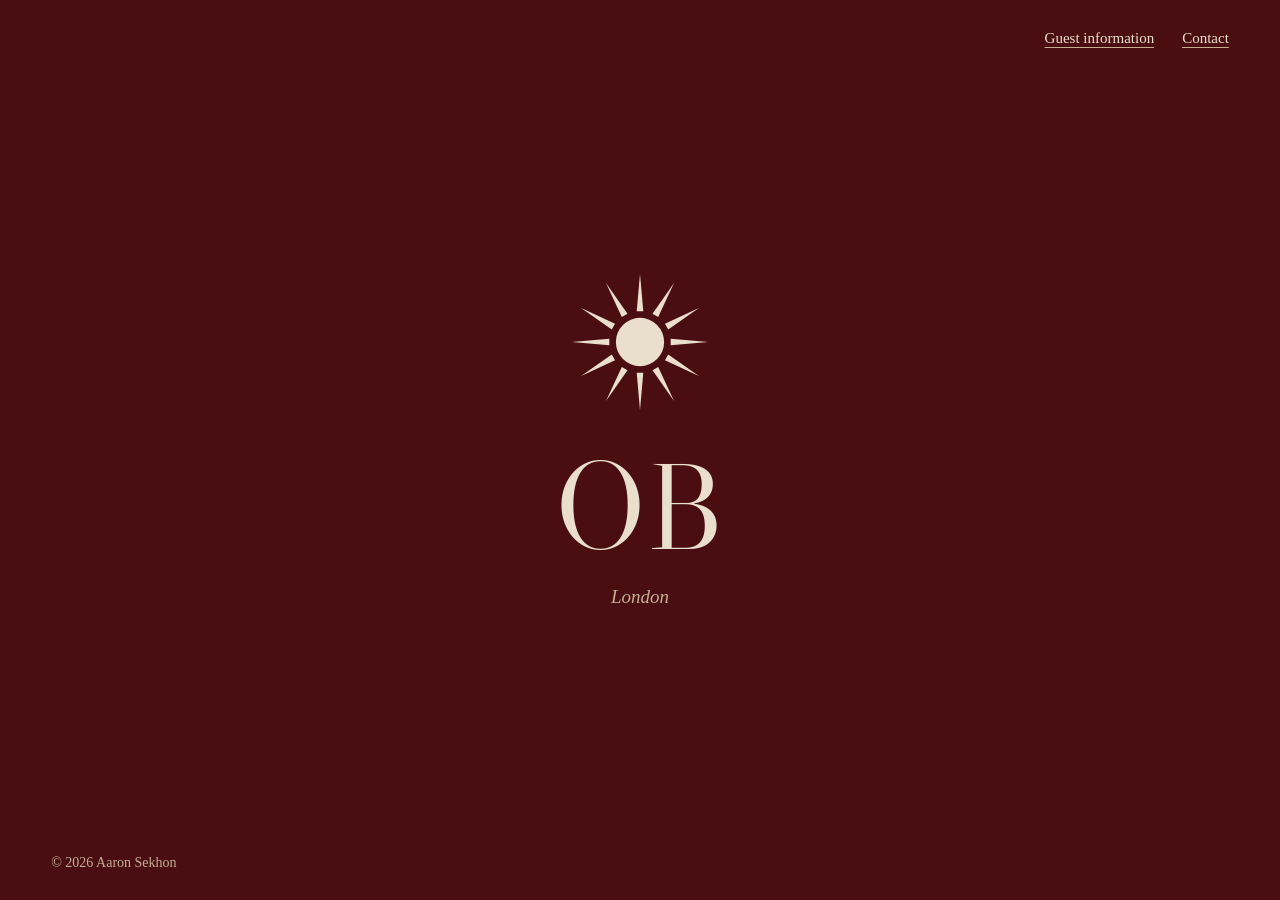
==== index.html @ 5375a65d "Add files via upload" ====
<!doctype html>
<html lang="en-GB">
<head>
<meta charset="utf-8">
<meta name="viewport" content="width=device-width, initial-scale=1">
<title>OB</title>
<meta name="description" content="OB, London.">
<meta property="og:type" content="website">
<meta property="og:url" content="https://aaronsekhon.com/">
<meta property="og:title" content="OB">
<meta property="og:description" content="London">
<meta property="og:image" content="https://aaronsekhon.com/og.png">
<meta property="og:image:width" content="1200">
<meta property="og:image:height" content="630">
<meta name="twitter:card" content="summary_large_image">
<meta name="theme-color" content="#4A0E12">
<link rel="icon" href="favicon.svg" type="image/svg+xml">
<link rel="preload" href="caslon-display.woff2" as="font" type="font/woff2" crossorigin>
<link rel="stylesheet" href="style.css?v=9">
</head>
<body>
<nav class="top">
  <a href="guests.html">Guest information</a>
  <a href="mailto:aaron@aaronsekhon.com">Contact</a>
</nav>
<main class="crest">
  <svg class="sun" viewBox="190 190 620 620" aria-hidden="true"><g fill="currentColor"><circle cx="500" cy="500" r="110"/><polygon points="485,360 515,360 500,190" transform="rotate(0 500 500)"/><polygon points="485,360 515,360 500,190" transform="rotate(30 500 500)"/><polygon points="485,360 515,360 500,190" transform="rotate(60 500 500)"/><polygon points="485,360 515,360 500,190" transform="rotate(90 500 500)"/><polygon points="485,360 515,360 500,190" transform="rotate(120 500 500)"/><polygon points="485,360 515,360 500,190" transform="rotate(150 500 500)"/><polygon points="485,360 515,360 500,190" transform="rotate(180 500 500)"/><polygon points="485,360 515,360 500,190" transform="rotate(210 500 500)"/><polygon points="485,360 515,360 500,190" transform="rotate(240 500 500)"/><polygon points="485,360 515,360 500,190" transform="rotate(270 500 500)"/><polygon points="485,360 515,360 500,190" transform="rotate(300 500 500)"/><polygon points="485,360 515,360 500,190" transform="rotate(330 500 500)"/></g></svg>
  <h1>OB</h1>
  <p>London</p>
</main>
<footer>&copy; 2026 Aaron Sekhon</footer>
</body>
</html>
---- style.css ----
@font-face { font-family:"Caslon Text"; src:url(caslon-text.woff2) format("woff2"); font-weight:400; font-style:normal; font-display:swap; }
@font-face { font-family:"Caslon Text"; src:url(caslon-text-italic.woff2) format("woff2"); font-weight:400; font-style:italic; font-display:swap; }
@font-face { font-family:"Caslon Display"; src:url(caslon-display.woff2) format("woff2"); font-weight:400; font-style:normal; font-display:swap; }
:root { --ground:#4A0E12; --paper:#EADFCC; --dim:#C4AE93; }
* { margin:0; padding:0; box-sizing:border-box; }
html { background:var(--ground); }
body { min-height:100vh; min-height:100svh; background:var(--ground); color:var(--paper);
  font-family:"Caslon Text","Libre Caslon Text",Georgia,serif; font-size:17px; line-height:1.6;
  -webkit-font-smoothing:antialiased; font-feature-settings:"kern","liga","onum";
  display:flex; flex-direction:column; }
::selection { background:var(--paper); color:var(--ground); }
a { color:var(--paper); text-decoration:underline; text-decoration-thickness:1px; text-underline-offset:4px; text-decoration-color:var(--dim); }
a:hover { text-decoration-color:var(--paper); }
a:focus-visible { outline:2px solid var(--paper); outline-offset:4px; border-radius:2px; }
.top { display:flex; justify-content:flex-end; gap:28px; padding:26px clamp(20px,4vw,56px) 0; font-size:15px; }
.top .home { margin-right:auto; text-decoration:none; display:flex; align-items:center; }
.crest { flex:1; display:flex; flex-direction:column; align-items:center; justify-content:center; text-align:center; padding:40px 20px 56px; }
.crest .sun { width:clamp(96px,11vw,136px); height:auto; color:var(--paper); }
.crest h1 { font-family:"Caslon Display","Libre Caslon Display",Georgia,serif; font-weight:400;
  font-size:clamp(76px,10vw,124px); line-height:1; letter-spacing:.02em; margin-top:34px; }
.crest p { font-style:italic; color:var(--dim); font-size:19px; margin-top:14px; }
footer { padding:0 clamp(20px,4vw,56px) 26px; font-size:14px; color:var(--dim); }
.mini { width:22px; height:22px; color:var(--paper); }
.note { width:100%; max-width:34rem; margin:0 auto; padding:clamp(48px,10vh,96px) 24px 80px; flex:1; }
.note h1 { font-family:"Caslon Display","Libre Caslon Display",Georgia,serif; font-weight:400; font-size:clamp(36px,5vw,48px); line-height:1.1; }
.note p { margin-top:1.1em; font-size:18px; line-height:1.65; }
.note h1 + p { margin-top:28px; }
@media (max-width:560px) { .top { gap:20px; font-size:14px; } .note p { font-size:17px; } }

/* guest information */
.wordmark { margin-right:auto; text-decoration:none; font-family:"Caslon Display","Libre Caslon Display",Georgia,serif; font-size:26px; line-height:1; letter-spacing:.03em; }
.guest { flex:1; width:100%; max-width:44rem; margin:0 auto; padding:clamp(48px,9vh,96px) 24px 96px; color:#E6DACA; }
.guest-head { text-align:center; margin-bottom:64px; }
.guest-head .sun { width:60px; height:60px; color:var(--paper); }
.guest-head h1 { font-family:"Caslon Display","Libre Caslon Display",Georgia,serif; font-weight:400; color:var(--paper);
  font-size:clamp(46px,6vw,64px); line-height:1.05; margin-top:28px; }
.guest-head p { font-style:italic; color:var(--dim); margin-top:16px; font-size:19px; }
.guest section { border-top:1px solid rgba(234,223,204,.28); padding:44px 0 48px; }
.guest section:last-child { border-bottom:1px solid rgba(234,223,204,.28); }
.guest h2 { font-family:"Caslon Text","Libre Caslon Text",Georgia,serif; font-weight:400; color:var(--paper);
  font-size:25px; line-height:1.25; letter-spacing:.005em; margin-bottom:18px; }
.guest p { font-size:19px; line-height:1.75; }
.guest p + p { margin-top:14px; }
dl.times { display:grid; grid-template-columns:9rem 1fr; margin:28px 0 0; font-size:19px; }
dl.times dt, dl.times dd { padding:14px 0; border-bottom:1px solid rgba(234,223,204,.16); }
dl.times dt { color:var(--dim); }
dl.times dt:first-of-type, dl.times dt:first-of-type + dd { border-top:1px solid rgba(234,223,204,.16); }
.dress { display:grid; grid-template-columns:1fr 1fr; column-gap:44px; margin-top:36px; }
.dress span { font-size:19px; line-height:1.5; padding:14px 0; border-bottom:1px solid rgba(234,223,204,.16); }
.dress span.h { color:var(--dim); font-size:17px; padding:0 0 12px; }
.dress + p { margin-top:32px; }
@media (max-width:560px) {
  .guest section { padding:36px 0 40px; }
  .guest h2 { font-size:23px; }
  .guest p, dl.times, .dress span { font-size:18px; }
  dl.times { grid-template-columns:7rem 1fr; }
  .dress { column-gap:24px; }
  .guest-head { margin-bottom:44px; }
}
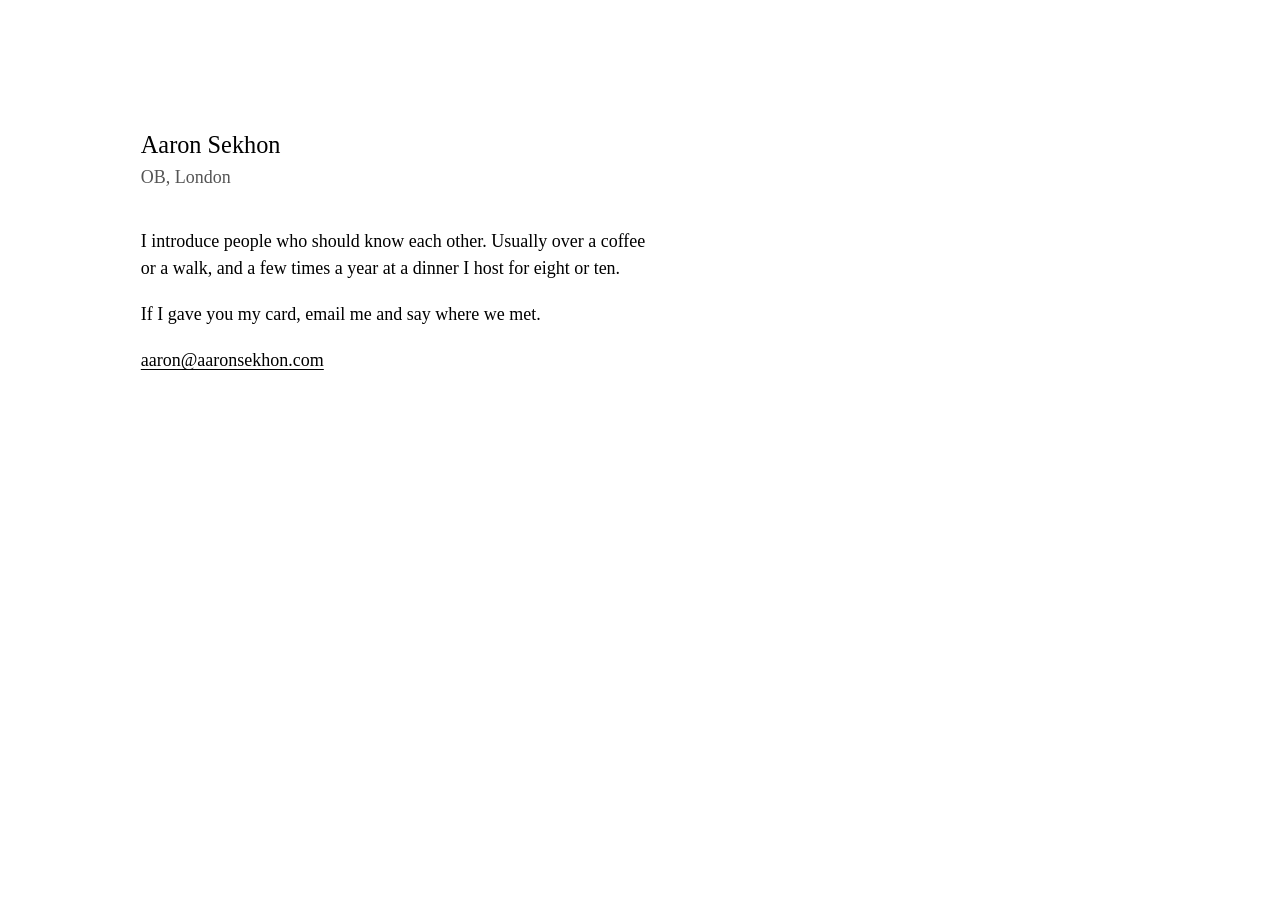
==== commit 4ac70461: "Add files via upload" ====
--- a/index.html
+++ b/index.html
@@ -3,31 +3,30 @@
 <head>
 <meta charset="utf-8">
 <meta name="viewport" content="width=device-width, initial-scale=1">
-<title>OB</title>
-<meta name="description" content="OB, London.">
-<meta property="og:type" content="website">
-<meta property="og:url" content="https://aaronsekhon.com/">
-<meta property="og:title" content="OB">
-<meta property="og:description" content="London">
-<meta property="og:image" content="https://aaronsekhon.com/og.png">
-<meta property="og:image:width" content="1200">
-<meta property="og:image:height" content="630">
-<meta name="twitter:card" content="summary_large_image">
-<meta name="theme-color" content="#4A0E12">
+<title>Aaron Sekhon</title>
+<meta name="description" content="Aaron Sekhon, OB, London.">
+<meta property="og:title" content="Aaron Sekhon">
+<meta property="og:description" content="OB, London">
+<meta name="theme-color" content="#ffffff">
 <link rel="icon" href="favicon.svg" type="image/svg+xml">
-<link rel="preload" href="caslon-display.woff2" as="font" type="font/woff2" crossorigin>
-<link rel="stylesheet" href="style.css?v=9">
+<style>
+html { background:#ffffff; }
+body { margin:0; background:#ffffff; color:#000000; font-family:Georgia, "Times New Roman", serif; font-size:18px; line-height:1.55; }
+main { max-width:29em; padding:14vh 24px 80px clamp(24px, 11vw, 180px); }
+h1 { font-size:1.35em; font-weight:normal; margin:0; }
+p { margin:0 0 1em; }
+.sub { color:#555555; margin-bottom:2em; }
+a { color:#000000; text-underline-offset:3px; }
+@media (max-width:560px) { body { font-size:17px; } main { padding-top:10vh; } }
+</style>
 </head>
 <body>
-<nav class="top">
-  <a href="guests.html">Guest information</a>
-  <a href="mailto:aaron@aaronsekhon.com">Contact</a>
-</nav>
-<main class="crest">
-  <svg class="sun" viewBox="190 190 620 620" aria-hidden="true"><g fill="currentColor"><circle cx="500" cy="500" r="110"/><polygon points="485,360 515,360 500,190" transform="rotate(0 500 500)"/><polygon points="485,360 515,360 500,190" transform="rotate(30 500 500)"/><polygon points="485,360 515,360 500,190" transform="rotate(60 500 500)"/><polygon points="485,360 515,360 500,190" transform="rotate(90 500 500)"/><polygon points="485,360 515,360 500,190" transform="rotate(120 500 500)"/><polygon points="485,360 515,360 500,190" transform="rotate(150 500 500)"/><polygon points="485,360 515,360 500,190" transform="rotate(180 500 500)"/><polygon points="485,360 515,360 500,190" transform="rotate(210 500 500)"/><polygon points="485,360 515,360 500,190" transform="rotate(240 500 500)"/><polygon points="485,360 515,360 500,190" transform="rotate(270 500 500)"/><polygon points="485,360 515,360 500,190" transform="rotate(300 500 500)"/><polygon points="485,360 515,360 500,190" transform="rotate(330 500 500)"/></g></svg>
-  <h1>OB</h1>
-  <p>London</p>
+<main>
+<h1>Aaron Sekhon</h1>
+<p class="sub">OB, London</p>
+<p>I introduce people who should know each other. Usually over a coffee or a walk, and a few times a year at a dinner I host for eight or&nbsp;ten.</p>
+<p>If I gave you my card, email me and say where we&nbsp;met.</p>
+<p><a href="mailto:aaron@aaronsekhon.com">aaron@aaronsekhon.com</a></p>
 </main>
-<footer>&copy; 2026 Aaron Sekhon</footer>
 </body>
 </html>
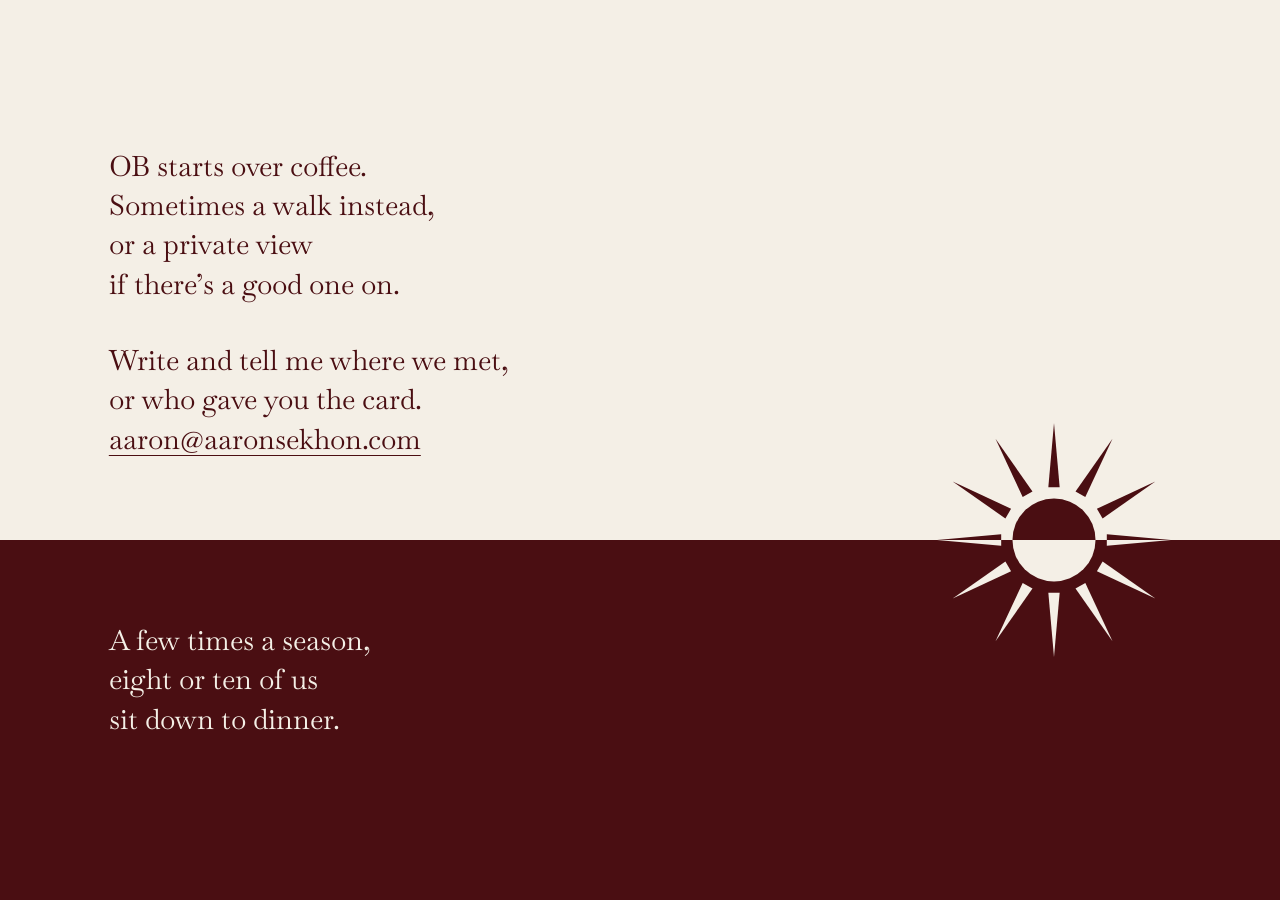
==== commit 135765a2: "Add files via upload" ====
--- a/index.html
+++ b/index.html
@@ -3,30 +3,56 @@
 <head>
 <meta charset="utf-8">
 <meta name="viewport" content="width=device-width, initial-scale=1">
-<title>Aaron Sekhon</title>
-<meta name="description" content="Aaron Sekhon, OB, London.">
-<meta property="og:title" content="Aaron Sekhon">
-<meta property="og:description" content="OB, London">
-<meta name="theme-color" content="#ffffff">
-<link rel="icon" href="favicon.svg" type="image/svg+xml">
-<style>
-html { background:#ffffff; }
-body { margin:0; background:#ffffff; color:#000000; font-family:Georgia, "Times New Roman", serif; font-size:18px; line-height:1.55; }
-main { max-width:29em; padding:14vh 24px 80px clamp(24px, 11vw, 180px); }
-h1 { font-size:1.35em; font-weight:normal; margin:0; }
-p { margin:0 0 1em; }
-.sub { color:#555555; margin-bottom:2em; }
-a { color:#000000; text-underline-offset:3px; }
-@media (max-width:560px) { body { font-size:17px; } main { padding-top:10vh; } }
-</style>
+<title>OB</title>
+<meta name="description" content="OB, London.">
+<meta name="theme-color" content="#F4EFE6">
+<meta property="og:type" content="website">
+<meta property="og:url" content="https://aaronsekhon.com/">
+<meta property="og:title" content="OB">
+<meta property="og:description" content="London">
+<meta property="og:image" content="https://aaronsekhon.com/share.png">
+<meta name="twitter:card" content="summary_large_image">
+<link rel="icon" href="favicon.ico">
+<link rel="apple-touch-icon" href="apple-touch-icon.png">
+<link rel="stylesheet" href="ob.css?v=12">
 </head>
 <body>
-<main>
-<h1>Aaron Sekhon</h1>
-<p class="sub">OB, London</p>
-<p>I introduce people who should know each other. Usually over a coffee or a walk, and a few times a year at a dinner I host for eight or&nbsp;ten.</p>
-<p>If I gave you my card, email me and say where we&nbsp;met.</p>
-<p><a href="mailto:aaron@aaronsekhon.com">aaron@aaronsekhon.com</a></p>
-</main>
+<div class="day">
+  <p>OB starts over coffee.<br>
+  Sometimes a walk instead,<br>
+  or a private view<br>
+  if there&rsquo;s a good one on.</p>
+  <p>Write and tell me where we met,<br>
+  or who gave you the card.<br>
+  <a href="mailto:aaron@aaronsekhon.com">aaron@aaronsekhon.com</a></p>
+</div>
+<div class="evening">
+  <svg class="sun" viewBox="190 190 620 620" aria-hidden="true">
+    <defs>
+      <g id="sun">
+        <circle cx="500" cy="500" r="110"/>
+        <polygon id="ray" points="485,360 515,360 500,190"/>
+        <use href="#ray" transform="rotate(30 500 500)"/>
+        <use href="#ray" transform="rotate(60 500 500)"/>
+        <use href="#ray" transform="rotate(90 500 500)"/>
+        <use href="#ray" transform="rotate(120 500 500)"/>
+        <use href="#ray" transform="rotate(150 500 500)"/>
+        <use href="#ray" transform="rotate(180 500 500)"/>
+        <use href="#ray" transform="rotate(210 500 500)"/>
+        <use href="#ray" transform="rotate(240 500 500)"/>
+        <use href="#ray" transform="rotate(270 500 500)"/>
+        <use href="#ray" transform="rotate(300 500 500)"/>
+        <use href="#ray" transform="rotate(330 500 500)"/>
+      </g>
+      <clipPath id="above"><rect width="1000" height="500"/></clipPath>
+      <clipPath id="below"><rect y="500" width="1000" height="500"/></clipPath>
+    </defs>
+    <use href="#sun" clip-path="url(#above)" fill="#4A0E12"/>
+    <use href="#sun" clip-path="url(#below)" fill="#F4EFE6"/>
+  </svg>
+  <p>A few times a season,<br>
+  eight or ten of us<br>
+  sit down to dinner.</p>
+</div>
 </body>
 </html>
--- a/ob.css
+++ b/ob.css
@@ -0,0 +1,57 @@
+@font-face {
+  font-family: Baskervville;
+  src: url(baskervville-400.woff2) format("woff2");
+  font-display: swap;
+}
+
+html { background: #4A0E12; }
+body {
+  margin: 0;
+  font: clamp(20px, .6rem + 1.45vw, 40px)/1.4 Baskervville, Georgia, serif;
+}
+p { margin: 0; }
+
+.day, .evening { position: relative; box-sizing: border-box; padding-left: 8.5vw; padding-right: 8.5vw; }
+.day {
+  min-height: 60vh;
+  padding-bottom: 9vh;
+  background: #F4EFE6;
+  color: #4A0E12;
+  display: flex;
+  flex-direction: column;
+  justify-content: flex-end;
+}
+.day p + p { margin-top: 1.3em; }
+.evening {
+  min-height: 40vh;
+  padding-top: 9vh;
+  background: #4A0E12;
+  color: #F4EFE6;
+  -webkit-font-smoothing: antialiased;
+}
+
+.sun {
+  position: absolute;
+  top: 0;
+  right: 8.5vw;
+  width: clamp(96px, 26vh, 250px);
+  transform: translateY(-50%);
+}
+
+a { color: inherit; text-decoration-thickness: 1px; text-underline-offset: .2em; }
+a:hover { text-decoration-thickness: 2px; }
+a:focus-visible { outline: 2px solid currentColor; outline-offset: 5px; text-decoration: none; }
+
+.day ::selection { background: #4A0E12; color: #F4EFE6; }
+.evening ::selection { background: #F4EFE6; color: #4A0E12; }
+
+@media (max-width: 700px) {
+  body { font-size: 20px; }
+  .day, .evening { padding-left: 6vw; padding-right: 6vw; }
+  .day { min-height: 0; padding-top: 30vw; padding-bottom: 22vw; }
+  .evening { min-height: 0; padding-top: 22vw; padding-bottom: 30vw; }
+  .sun { right: 6vw; width: 30vw; }
+}
+@media (max-width: 340px) {
+  body { font-size: 18px; }
+}
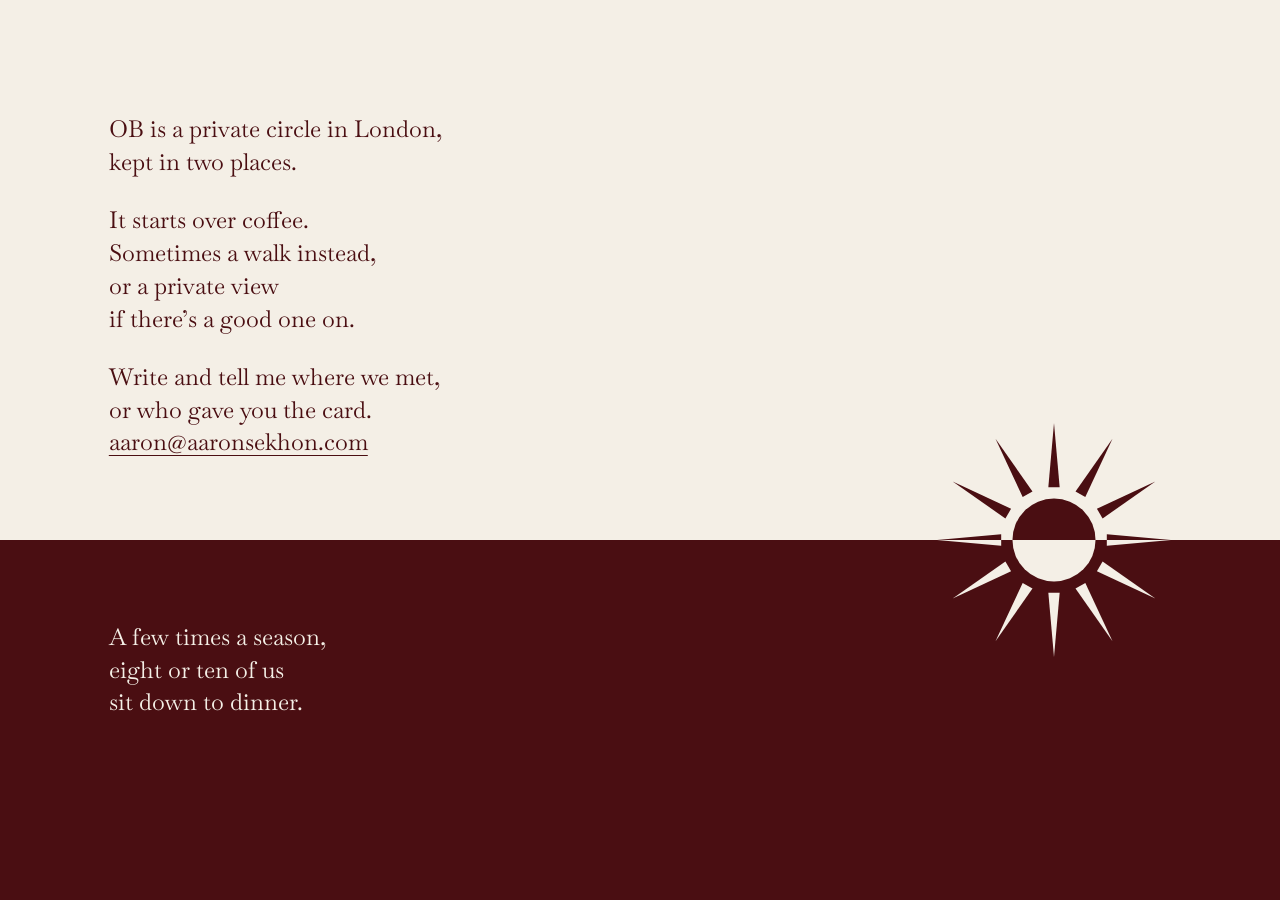
==== commit 6238989d: "Add files via upload" ====
--- a/index.html
+++ b/index.html
@@ -14,11 +14,13 @@
 <meta name="twitter:card" content="summary_large_image">
 <link rel="icon" href="favicon.ico">
 <link rel="apple-touch-icon" href="apple-touch-icon.png">
-<link rel="stylesheet" href="ob.css?v=12">
+<link rel="stylesheet" href="ob.css?v=13">
 </head>
 <body>
 <div class="day">
-  <p>OB starts over coffee.<br>
+  <p>OB is a private circle in London,<br>
+  kept in two places.</p>
+  <p>It starts over coffee.<br>
   Sometimes a walk instead,<br>
   or a private view<br>
   if there&rsquo;s a good one on.</p>
--- a/ob.css
+++ b/ob.css
@@ -7,13 +7,14 @@
 html { background: #4A0E12; }
 body {
   margin: 0;
-  font: clamp(20px, .6rem + 1.45vw, 40px)/1.4 Baskervville, Georgia, serif;
+  font: clamp(20px, .5rem + 1.2vw, 34px)/1.4 Baskervville, Georgia, serif;
 }
 p { margin: 0; }
 
 .day, .evening { position: relative; box-sizing: border-box; padding-left: 8.5vw; padding-right: 8.5vw; }
 .day {
   min-height: 60vh;
+  padding-top: 8vh;
   padding-bottom: 9vh;
   background: #F4EFE6;
   color: #4A0E12;
@@ -21,7 +22,7 @@
   flex-direction: column;
   justify-content: flex-end;
 }
-.day p + p { margin-top: 1.3em; }
+.day p + p { margin-top: 1.1em; }
 .evening {
   min-height: 40vh;
   padding-top: 9vh;
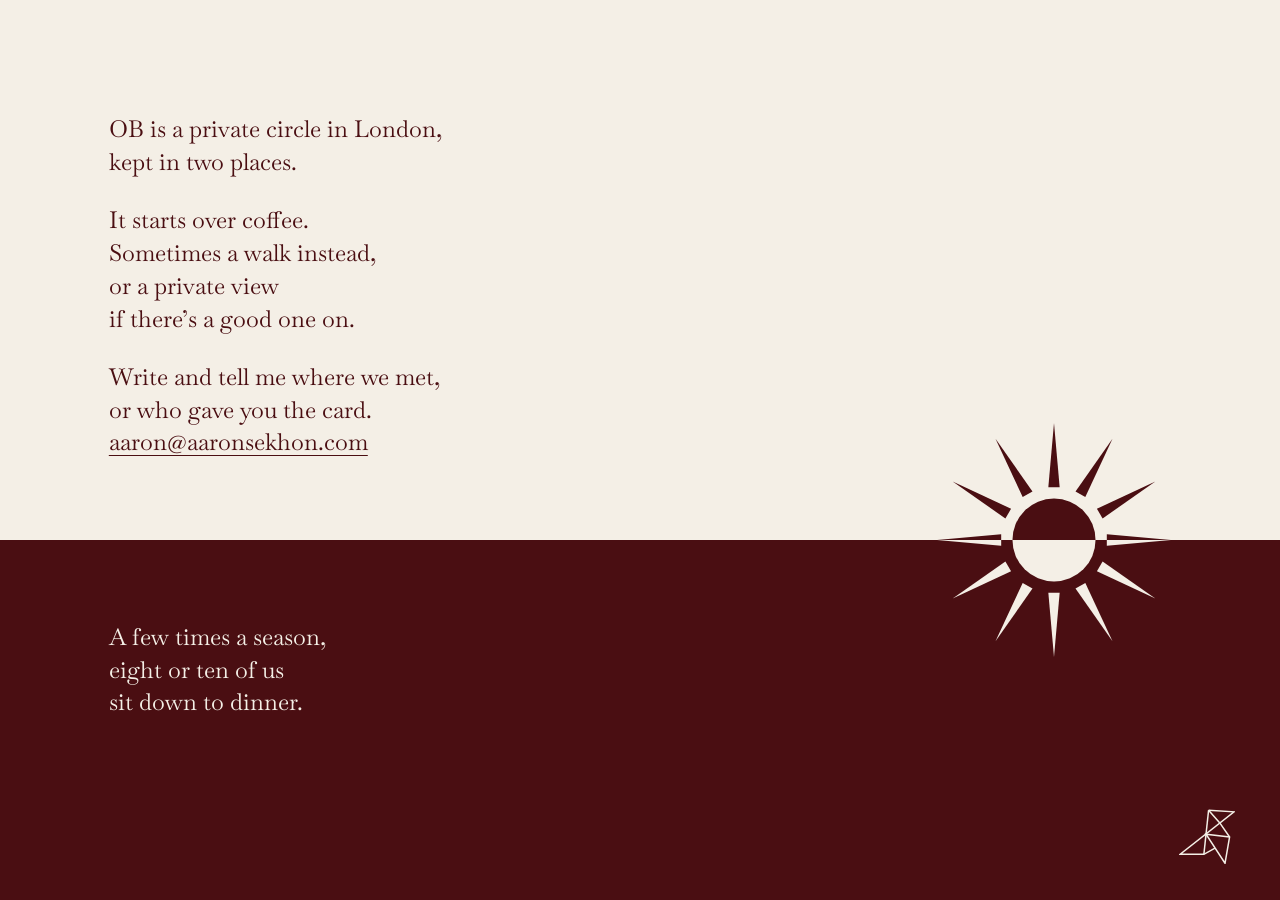
==== commit 6553e11f: "Add files via upload" ====
--- a/index.html
+++ b/index.html
@@ -14,7 +14,7 @@
 <meta name="twitter:card" content="summary_large_image">
 <link rel="icon" href="favicon.ico">
 <link rel="apple-touch-icon" href="apple-touch-icon.png">
-<link rel="stylesheet" href="ob.css?v=13">
+<link rel="stylesheet" href="ob.css?v=14">
 </head>
 <body>
 <div class="day">
@@ -55,6 +55,11 @@
   <p>A few times a season,<br>
   eight or ten of us<br>
   sit down to dinner.</p>
+  <svg class="bird" viewBox="420 288 552 544" aria-hidden="true">
+    <polyline points="710,300 960,316 432,732 664,732 773,672"/>
+    <polyline points="710,300 664,732"/>
+    <polyline points="710,300 818,422 916,562 871,820 685,535 916,562"/>
+  </svg>
 </div>
 </body>
 </html>
--- a/ob.css
+++ b/ob.css
@@ -39,6 +39,18 @@
   transform: translateY(-50%);
 }
 
+.bird {
+  position: absolute;
+  right: 3.5vw;
+  bottom: 4vh;
+  width: clamp(56px, 4.4vw, 80px);
+  fill: none;
+  stroke: #F4EFE6;
+  stroke-width: 1.5;
+  stroke-linejoin: miter;
+}
+.bird * { vector-effect: non-scaling-stroke; }
+
 a { color: inherit; text-decoration-thickness: 1px; text-underline-offset: .2em; }
 a:hover { text-decoration-thickness: 2px; }
 a:focus-visible { outline: 2px solid currentColor; outline-offset: 5px; text-decoration: none; }
@@ -52,6 +64,7 @@
   .day { min-height: 0; padding-top: 30vw; padding-bottom: 22vw; }
   .evening { min-height: 0; padding-top: 22vw; padding-bottom: 30vw; }
   .sun { right: 6vw; width: 30vw; }
+  .bird { right: 5vw; bottom: 5vw; width: 50px; }
 }
 @media (max-width: 340px) {
   body { font-size: 18px; }
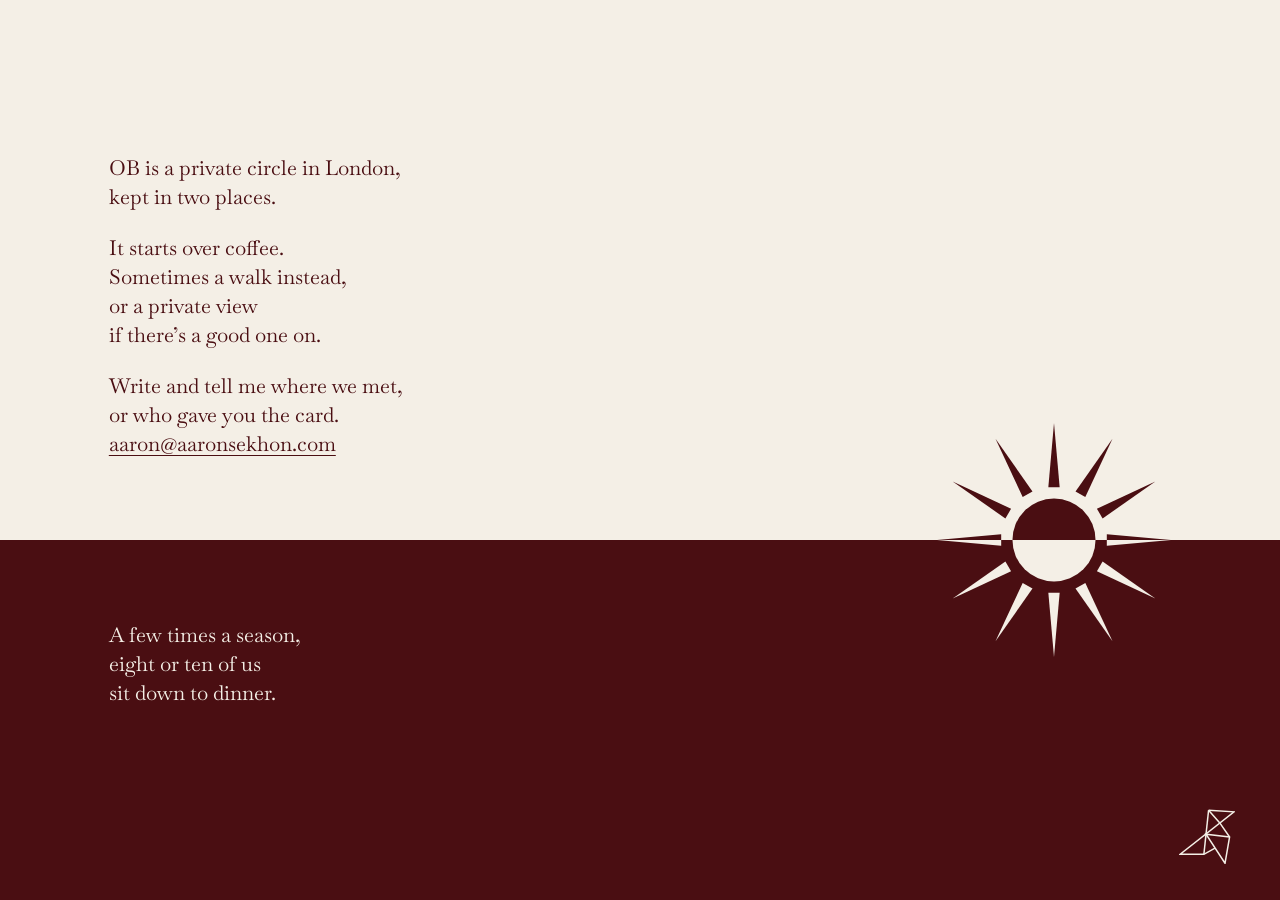
==== commit 307191cc: "Add files via upload" ====
--- a/index.html
+++ b/index.html
@@ -14,7 +14,7 @@
 <meta name="twitter:card" content="summary_large_image">
 <link rel="icon" href="favicon.ico">
 <link rel="apple-touch-icon" href="apple-touch-icon.png">
-<link rel="stylesheet" href="ob.css?v=14">
+<link rel="stylesheet" href="ob.css?v=16">
 </head>
 <body>
 <div class="day">
--- a/ob.css
+++ b/ob.css
@@ -7,7 +7,7 @@
 html { background: #4A0E12; }
 body {
   margin: 0;
-  font: clamp(20px, .5rem + 1.2vw, 34px)/1.4 Baskervville, Georgia, serif;
+  font: clamp(18px, .44rem + 1.06vw, 30px)/1.4 Baskervville, Georgia, serif;
 }
 p { margin: 0; }
 
@@ -58,8 +58,13 @@
 .day ::selection { background: #4A0E12; color: #F4EFE6; }
 .evening ::selection { background: #F4EFE6; color: #4A0E12; }
 
+@media (min-width: 1400px) {
+  .day, .evening { padding-left: 16.6667vw; padding-right: 16.6667vw; }
+  .sun { right: 16.6667vw; }
+}
+
 @media (max-width: 700px) {
-  body { font-size: 20px; }
+  body { font-size: 18px; }
   .day, .evening { padding-left: 6vw; padding-right: 6vw; }
   .day { min-height: 0; padding-top: 30vw; padding-bottom: 22vw; }
   .evening { min-height: 0; padding-top: 22vw; padding-bottom: 30vw; }
@@ -67,5 +72,5 @@
   .bird { right: 5vw; bottom: 5vw; width: 50px; }
 }
 @media (max-width: 340px) {
-  body { font-size: 18px; }
+  body { font-size: 16.5px; }
 }
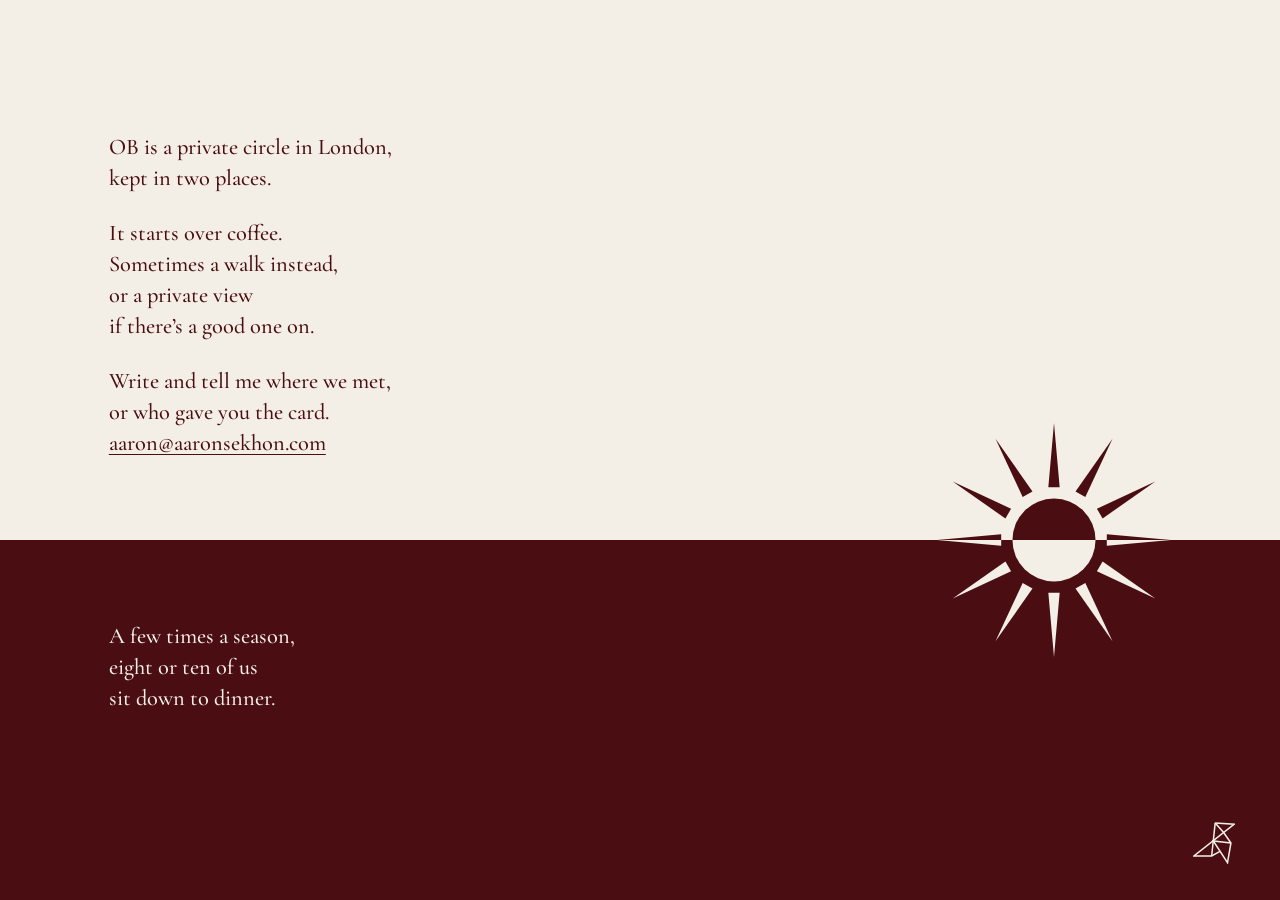
==== commit e0688abe: "Add files via upload" ====
--- a/index.html
+++ b/index.html
@@ -14,7 +14,7 @@
 <meta name="twitter:card" content="summary_large_image">
 <link rel="icon" href="favicon.ico">
 <link rel="apple-touch-icon" href="apple-touch-icon.png">
-<link rel="stylesheet" href="ob.css?v=16">
+<link rel="stylesheet" href="ob.css?v=17">
 </head>
 <body>
 <div class="day">
--- a/ob.css
+++ b/ob.css
@@ -1,13 +1,14 @@
 @font-face {
-  font-family: Baskervville;
-  src: url(baskervville-400.woff2) format("woff2");
+  font-family: "Cormorant Garamond";
+  src: url(cormorant-garamond-500.woff2) format("woff2");
+  font-weight: 500;
   font-display: swap;
 }
 
 html { background: #4A0E12; }
 body {
   margin: 0;
-  font: clamp(18px, .44rem + 1.06vw, 30px)/1.4 Baskervville, Georgia, serif;
+  font: 500 clamp(19.5px, .48rem + 1.15vw, 32.5px)/1.38 "Cormorant Garamond", Georgia, serif;
 }
 p { margin: 0; }
 
@@ -43,7 +44,7 @@
   position: absolute;
   right: 3.5vw;
   bottom: 4vh;
-  width: clamp(56px, 4.4vw, 80px);
+  width: clamp(42px, 3.3vw, 60px);
   fill: none;
   stroke: #F4EFE6;
   stroke-width: 1.5;
@@ -64,13 +65,13 @@
 }
 
 @media (max-width: 700px) {
-  body { font-size: 18px; }
+  body { font-size: 19.5px; }
   .day, .evening { padding-left: 6vw; padding-right: 6vw; }
   .day { min-height: 0; padding-top: 30vw; padding-bottom: 22vw; }
   .evening { min-height: 0; padding-top: 22vw; padding-bottom: 30vw; }
   .sun { right: 6vw; width: 30vw; }
-  .bird { right: 5vw; bottom: 5vw; width: 50px; }
+  .bird { right: 5vw; bottom: 5vw; width: 38px; }
 }
 @media (max-width: 340px) {
-  body { font-size: 16.5px; }
+  body { font-size: 18px; }
 }
